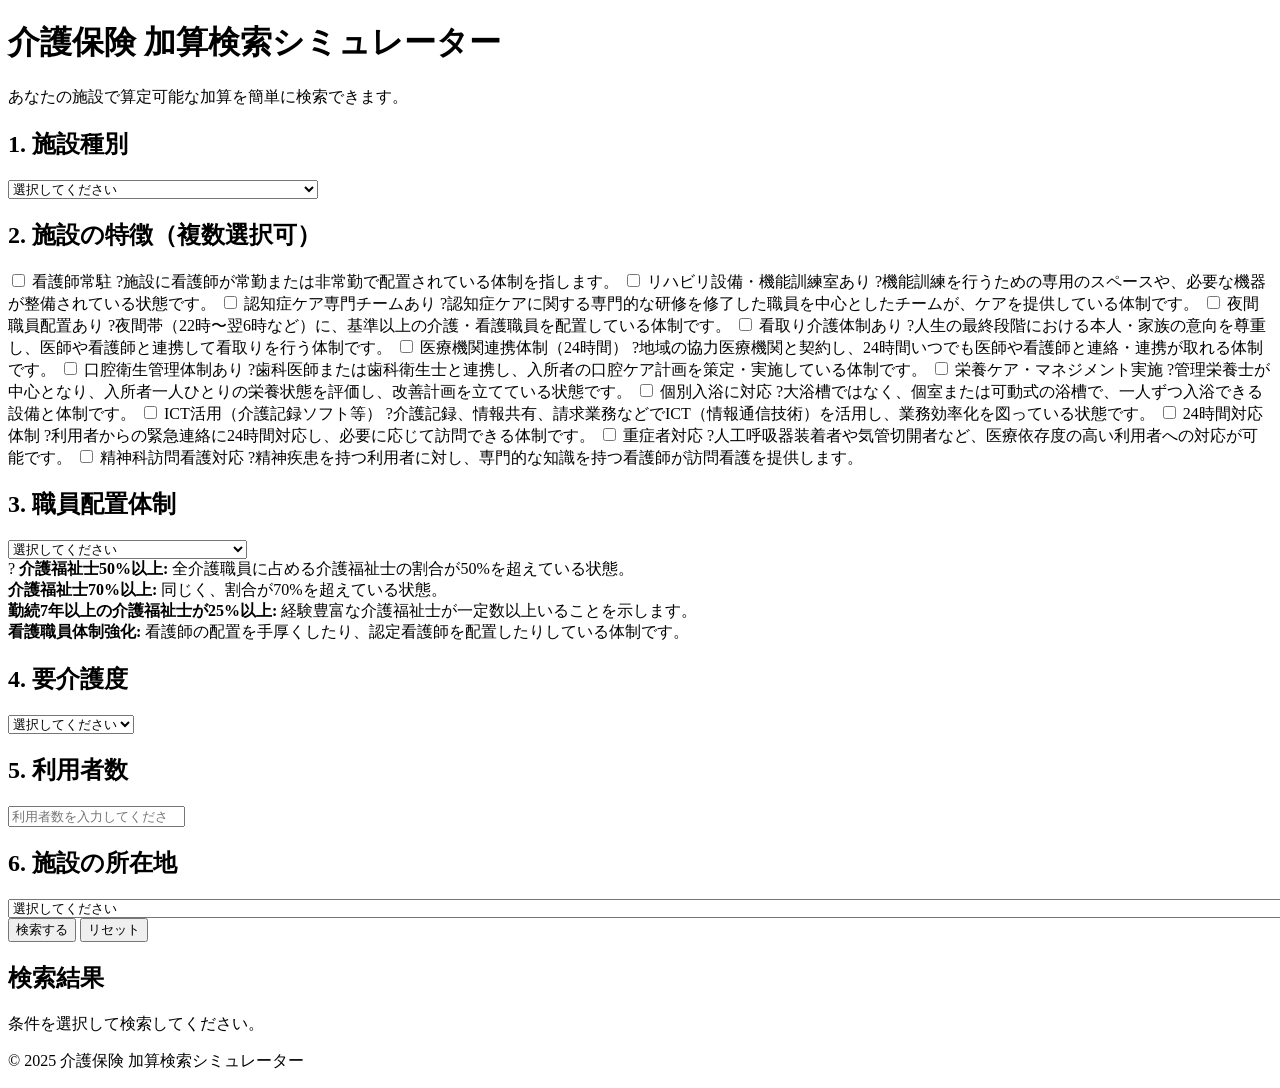
==== docs/index.html @ 8bfd82a6 "Move index.html to docs directory for GitHub Pages" ====
<!DOCTYPE html>
<html lang="ja">
<head>
    <meta charset="UTF-8">
    <meta name="viewport" content="width=device-width, initial-scale=1.0">
    <title>介護保険 加算検索シミュレーター</title>
    <meta property="og:title" content="介護保険 加算検索シミュレーター">
    <meta property="og:type" content="website">
    <meta property="og:image" content="https://example.com/ogp-image.png"> <!-- 適切な画像URLに置き換えてください -->
    <meta property="og:url" content="https://your-app-url.com"> <!-- 適切な公開URLに置き換えてください -->
    <meta property="og:description" content="あなたの介護施設が介護保険の中でどの加算が取れるかを簡単に検索できるシミュレーターです。">
    <meta property="og:site_name" content="介護保険 加算検索シミュレーター">
    <link rel="stylesheet" href="style.css">
    <link rel="preconnect" href="https://fonts.googleapis.com">
    <link rel="preconnect" href="https://fonts.gstatic.com" crossorigin>
    <link href="https://fonts.googleapis.com/css2?family=Noto+Sans+JP:wght@300;400;700&display=swap" rel="stylesheet">
</head>
<body>
    <header>
        <h1>介護保険 加算検索シミュレーター</h1>
        <p>あなたの施設で算定可能な加算を簡単に検索できます。</p>
    </header>

    <main>
        <div class="container">
            <form id="search-form">
                <section class="form-section">
                    <h2>1. 施設種別</h2>
                    <select id="facility-type" class="form-select">
                        <option value="">選択してください</option>
                        <optgroup label="施設サービス">
                            <option value="tokuyo">特別養護老人ホーム（介護老人福祉施設）</option>
                            <option value="rouken">介護老人保健施設</option>
                            <option value="iryouin">介護医療院</option>
                            <option value="ryoyogata">介護療養型医療施設</option>
                        </optgroup>
                        <optgroup label="居宅サービス">
                            <option value="day-service">デイサービス（通所介護）</option>
                            <option value="home-visit">訪問介護</option>
                            <option value="home-nursing">訪問看護</option>
                            <option value="short-stay">ショートステイ（短期入所生活介護）</option>
                            <option value="group-home">グループホーム（認知症対応型共同生活介護）</option>
                            <option value="syotaki">小規模多機能型居宅介護</option>
                        </optgroup>
                    </select>
                </section>

                <section class="form-section">
                    <h2>2. 施設の特徴（複数選択可）</h2>
                    <div class="checkbox-group">
                        <label class="tooltip-container"> <input type="checkbox" name="features" value="nurse_stationed"> 看護師常駐 <span class="tooltip-icon">?</span><span class="tooltip-text">施設に看護師が常勤または非常勤で配置されている体制を指します。</span></label>
                        <label class="tooltip-container"> <input type="checkbox" name="features" value="rehab_equipment"> リハビリ設備・機能訓練室あり <span class="tooltip-icon">?</span><span class="tooltip-text">機能訓練を行うための専用のスペースや、必要な機器が整備されている状態です。</span></label>
                        <label class="tooltip-container"> <input type="checkbox" name="features" value="dementia_care"> 認知症ケア専門チームあり <span class="tooltip-icon">?</span><span class="tooltip-text">認知症ケアに関する専門的な研修を修了した職員を中心としたチームが、ケアを提供している体制です。</span></label>
                        <label class="tooltip-container"> <input type="checkbox" name="features" value="night_shift"> 夜間職員配置あり <span class="tooltip-icon">?</span><span class="tooltip-text">夜間帯（22時〜翌6時など）に、基準以上の介護・看護職員を配置している体制です。</span></label>
                        <label class="tooltip-container"> <input type="checkbox" name="features" value="mitori_care"> 看取り介護体制あり <span class="tooltip-icon">?</span><span class="tooltip-text">人生の最終段階における本人・家族の意向を尊重し、医師や看護師と連携して看取りを行う体制です。</span></label>
                        <label class="tooltip-container"> <input type="checkbox" name="features" value="medical_cooperation"> 医療機関連携体制（24時間） <span class="tooltip-icon">?</span><span class="tooltip-text">地域の協力医療機関と契約し、24時間いつでも医師や看護師と連絡・連携が取れる体制です。</span></label>
                        <label class="tooltip-container"> <input type="checkbox" name="features" value="oral_hygiene"> 口腔衛生管理体制あり <span class="tooltip-icon">?</span><span class="tooltip-text">歯科医師または歯科衛生士と連携し、入所者の口腔ケア計画を策定・実施している体制です。</span></label>
                        <label class="tooltip-container"> <input type="checkbox" name="features" value="nutrition_management"> 栄養ケア・マネジメント実施 <span class="tooltip-icon">?</span><span class="tooltip-text">管理栄養士が中心となり、入所者一人ひとりの栄養状態を評価し、改善計画を立てている状態です。</span></label>
                        <label class="tooltip-container"> <input type="checkbox" name="features" value="individual_bath"> 個別入浴に対応 <span class="tooltip-icon">?</span><span class="tooltip-text">大浴槽ではなく、個室または可動式の浴槽で、一人ずつ入浴できる設備と体制です。</span></label>
                        <label class="tooltip-container"> <input type="checkbox" name="features" value="ict_utilization"> ICT活用（介護記録ソフト等） <span class="tooltip-icon">?</span><span class="tooltip-text">介護記録、情報共有、請求業務などでICT（情報通信技術）を活用し、業務効率化を図っている状態です。</span></label>
                        <label class="tooltip-container"> <input type="checkbox" name="features" value="24h_support"> 24時間対応体制 <span class="tooltip-icon">?</span><span class="tooltip-text">利用者からの緊急連絡に24時間対応し、必要に応じて訪問できる体制です。</span></label>
                        <label class="tooltip-container"> <input type="checkbox" name="features" value="severe_case_support"> 重症者対応 <span class="tooltip-icon">?</span><span class="tooltip-text">人工呼吸器装着者や気管切開者など、医療依存度の高い利用者への対応が可能です。</span></label>
                        <label class="tooltip-container"> <input type="checkbox" name="features" value="mental_health_support"> 精神科訪問看護対応 <span class="tooltip-icon">?</span><span class="tooltip-text">精神疾患を持つ利用者に対し、専門的な知識を持つ看護師が訪問看護を提供します。</span></label>
                    </div>
                </section>

                <section class="form-section">
                    <h2>3. 職員配置体制</h2>
                    <select id="staffing-system" class="form-select">
                        <option value="">選択してください</option>
                        <option value="standard">人員基準を満たす（基本）</option>
                        <option value="care_worker_50">介護福祉士50%以上</option>
                        <option value="care_worker_70">介護福祉士70%以上</option>
                        <option value="long_term_75">勤続7年以上の介護福祉士が25%以上</option>
                        <option value="nurse_enhanced">看護職員体制強化</option>
                    </select>
                    <div class="tooltip-container-select">
                        <span class="tooltip-icon-select">?</span>
                        <span class="tooltip-text-select">
                            <b>介護福祉士50%以上:</b> 全介護職員に占める介護福祉士の割合が50%を超えている状態。<br>
                            <b>介護福祉士70%以上:</b> 同じく、割合が70%を超えている状態。<br>
                            <b>勤続7年以上の介護福祉士が25%以上:</b> 経験豊富な介護福祉士が一定数以上いることを示します。<br>
                            <b>看護職員体制強化:</b> 看護師の配置を手厚くしたり、認定看護師を配置したりしている体制です。
                        </span>
                    </div>
                </section>

                <section class="form-section">
                    <h2>4. 要介護度</h2>
                    <select id="care-level" class="form-select">
                        <option value="">選択してください</option>
                        <option value="care_level_1">要介護1</option>
                        <option value="care_level_2">要介護2</option>
                        <option value="care_level_3">要介護3</option>
                        <option value="care_level_4">要介護4</option>
                        <option value="care_level_5">要介護5</option>
                    </select>
                </section>

                <section class="form-section">
                    <h2>5. 利用者数</h2>
                    <input type="number" id="user-count" class="form-select" placeholder="利用者数を入力してください（例: 30）" min="1">
                </section>

                <section class="form-section">
                    <h2>6. 施設の所在地</h2>
                    <select id="location" class="form-select">
                        <option value="">選択してください</option>
                        <option value="level_1">1級地（+20%）- 東京都特別区</option>
                        <option value="level_2">2級地（+16%）- 横浜市, 大阪市など</option>
                        <option value="level_3">3級地（+15%）- さいたま市, 千葉市, 名古屋市など</option>
                        <option value="level_4">4級地（+12%）- 札幌市, 仙台市, 京都市, 神戸市, 広島市, 福岡市など</option>
                        <option value="level_5">5級地（+10%）- 茨城県, 埼玉県, 千葉県, 東京都, 神奈川県, 愛知県, 大阪府, 兵庫県の市町村</option>
                        <option value="level_6">6級地（+6%）- 宮城県, 茨城県, 栃木県, 群馬県, 埼玉県, 千葉県, 東京都, 神奈川県, 岐阜県, 静岡県, 愛知県, 三重県, 滋賀県, 京都府, 大阪府, 兵庫県, 奈良県, 和歌山県, 福岡県の市町村</option>
                        <option value="level_7">7級地（+3%）- 北海道, 青森県, 岩手県, 宮城県, 秋田県, 山形県, 福島県, 茨城県, 栃木県, 群馬県, 新潟県, 富山県, 石川県, 福井県, 山梨県, 長野県, 岐阜県, 静岡県, 三重県, 鳥取県, 島根県, 岡山県, 広島県, 山口県, 徳島県, 香川県, 愛媛県, 高知県, 福岡県, 佐賀県, 長崎県, 熊本県, 大分県, 宮崎県, 鹿児島県の市町村</option>
                        <option value="other">その他（+0%）- 上記以外の地域</option>
                    </select>

                <div class="button-group">
                    <button type="submit" class="search-button">検索する</button>
                    <button type="reset" class="reset-button">リセット</button>
                </div>
            </form>

            <div id="results-container">
                <h2>検索結果</h2>
                <div id="results-list">
                    <p class="no-results">条件を選択して検索してください。</p>
                </div>
            </div>
        </div>
    </main>

    <footer>
        <p>&copy; 2025 介護保険 加算検索シミュレーター</p>
    </footer>

    <script src="script.js"></script>
</body>
</html>
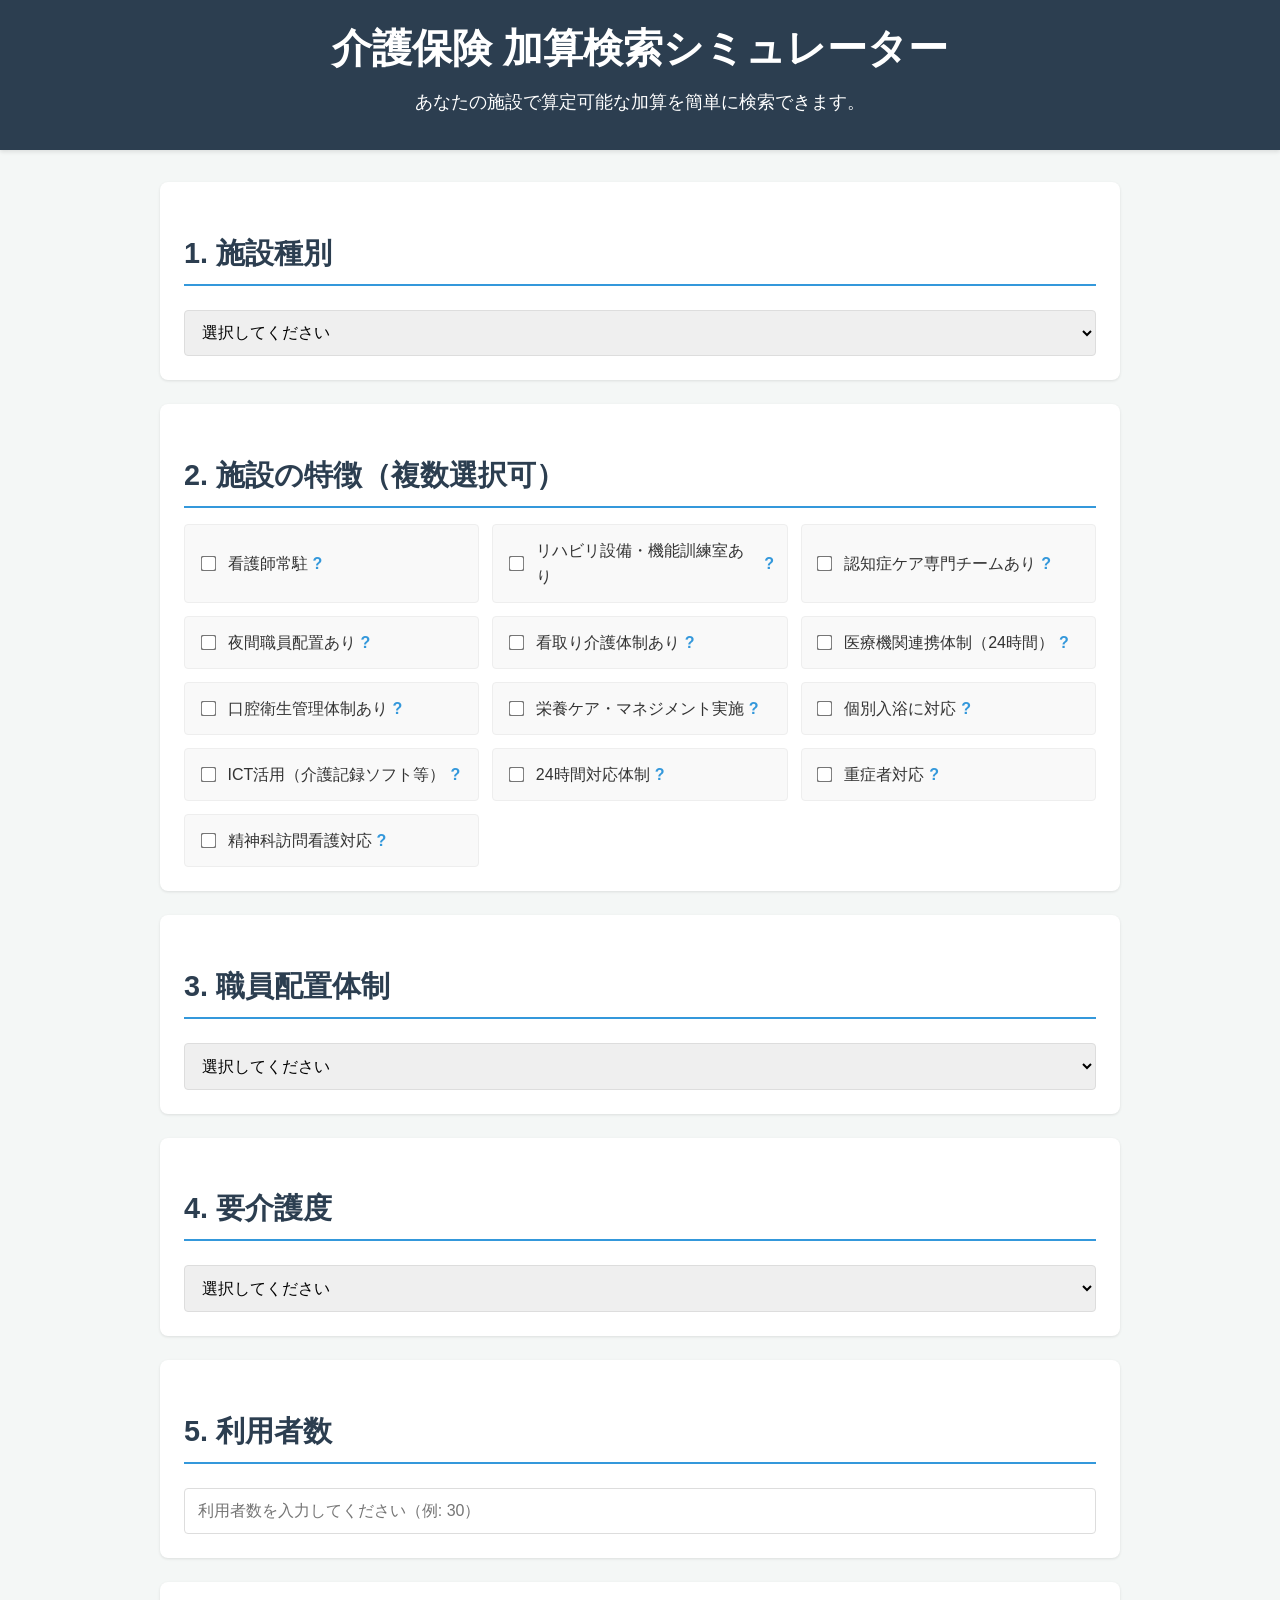
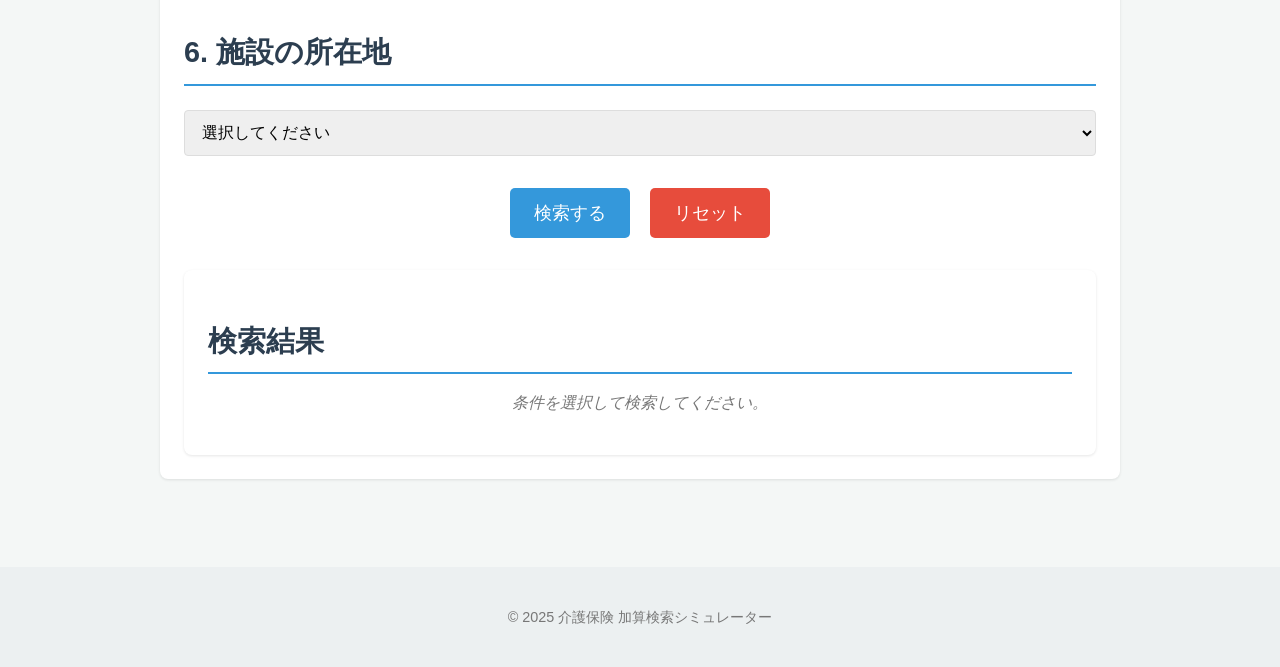
==== commit acff28d6: "Remove tooltip from staff section and display detailed results" ====
--- a/docs/index.html
+++ b/docs/index.html
@@ -74,15 +74,7 @@
                         <option value="long_term_75">勤続7年以上の介護福祉士が25%以上</option>
                         <option value="nurse_enhanced">看護職員体制強化</option>
                     </select>
-                    <div class="tooltip-container-select">
-                        <span class="tooltip-icon-select">?</span>
-                        <span class="tooltip-text-select">
-                            <b>介護福祉士50%以上:</b> 全介護職員に占める介護福祉士の割合が50%を超えている状態。<br>
-                            <b>介護福祉士70%以上:</b> 同じく、割合が70%を超えている状態。<br>
-                            <b>勤続7年以上の介護福祉士が25%以上:</b> 経験豊富な介護福祉士が一定数以上いることを示します。<br>
-                            <b>看護職員体制強化:</b> 看護師の配置を手厚くしたり、認定看護師を配置したりしている体制です。
-                        </span>
-                    </div>
+                    
                 </section>
 
                 <section class="form-section">
--- a/docs/style.css
+++ b/docs/style.css
@@ -0,0 +1,303 @@
+
+body {
+    font-family: 'Noto Sans JP', sans-serif;
+    line-height: 1.6;
+    margin: 0;
+    padding: 0;
+    background-color: #f4f7f6;
+    color: #333;
+}
+
+header {
+    background-color: #2c3e50;
+    color: #fff;
+    padding: 1rem 0;
+    text-align: center;
+    box-shadow: 0 2px 4px rgba(0, 0, 0, 0.1);
+}
+
+header h1 {
+    margin: 0;
+    font-size: 2.5rem;
+}
+
+header p {
+    font-size: 1.1rem;
+    margin-top: 0.5rem;
+}
+
+main {
+    padding: 2rem 0;
+}
+
+.container {
+    max-width: 960px;
+    margin: 0 auto;
+    padding: 0 1rem;
+}
+
+.form-section {
+    background-color: #fff;
+    padding: 1.5rem;
+    margin-bottom: 1.5rem;
+    border-radius: 8px;
+    box-shadow: 0 1px 3px rgba(0, 0, 0, 0.1);
+}
+
+.form-section h2 {
+    color: #2c3e50;
+    border-bottom: 2px solid #3498db;
+    padding-bottom: 0.5rem;
+    margin-bottom: 1rem;
+    font-size: 1.8rem;
+}
+
+.form-select,
+input[type="number"] {
+    width: 100%;
+    padding: 0.8rem;
+    border: 1px solid #ddd;
+    border-radius: 4px;
+    font-size: 1rem;
+    box-sizing: border-box;
+    margin-top: 0.5rem;
+}
+
+.checkbox-group {
+    display: grid;
+    grid-template-columns: repeat(auto-fit, minmax(280px, 1fr));
+    gap: 0.8rem;
+}
+
+.checkbox-group label {
+    display: flex;
+    align-items: center;
+    background-color: #f9f9f9;
+    padding: 0.8rem;
+    border-radius: 4px;
+    border: 1px solid #eee;
+    cursor: pointer;
+    transition: background-color 0.2s ease;
+}
+
+.checkbox-group label:hover {
+    background-color: #eef;
+}
+
+.checkbox-group input[type="checkbox"] {
+    margin-right: 0.8rem;
+    transform: scale(1.2);
+}
+
+.tooltip-container {
+    position: relative;
+    display: inline-block;
+}
+
+.tooltip-icon {
+    margin-left: 5px;
+    cursor: help;
+    color: #3498db;
+    font-weight: bold;
+}
+
+.tooltip-text {
+    visibility: hidden;
+    width: 250px;
+    background-color: #555;
+    color: #fff;
+    text-align: center;
+    border-radius: 6px;
+    padding: 5px 0;
+    position: absolute;
+    z-index: 1;
+    bottom: 125%; /* Tooltip above the text */
+    left: 50%;
+    margin-left: -125px;
+    opacity: 0;
+    transition: opacity 0.3s;
+    font-size: 0.85rem;
+    line-height: 1.4;
+}
+
+.tooltip-text::after {
+    content: "";
+    position: absolute;
+    top: 100%;
+    left: 50%;
+    margin-left: -5px;
+    border-width: 5px;
+    border-style: solid;
+    border-color: #555 transparent transparent transparent;
+}
+
+.tooltip-container:hover .tooltip-text {
+    visibility: visible;
+    opacity: 1;
+}
+
+.tooltip-container-select {
+    position: relative;
+    display: inline-block;
+    margin-top: 10px;
+}
+
+.tooltip-icon-select {
+    margin-left: 5px;
+    cursor: help;
+    color: #3498db;
+    font-weight: bold;
+}
+
+.tooltip-text-select {
+    visibility: hidden;
+    width: 300px;
+    background-color: #555;
+    color: #fff;
+    text-align: left;
+    border-radius: 6px;
+    padding: 10px;
+    position: absolute;
+    z-index: 1;
+    bottom: 125%; /* Tooltip above the text */
+    left: 0;
+    opacity: 0;
+    transition: opacity 0.3s;
+    font-size: 0.85rem;
+    line-height: 1.4;
+}
+
+.tooltip-text-select::after {
+    content: "";
+    position: absolute;
+    top: 100%;
+    left: 20px;
+    margin-left: -5px;
+    border-width: 5px;
+    border-style: solid;
+    border-color: #555 transparent transparent transparent;
+}
+
+.tooltip-container-select:hover .tooltip-text-select {
+    visibility: visible;
+    opacity: 1;
+}
+
+
+.button-group {
+    text-align: center;
+    margin-top: 2rem;
+}
+
+.search-button,
+.reset-button {
+    padding: 0.8rem 1.5rem;
+    border: none;
+    border-radius: 5px;
+    cursor: pointer;
+    font-size: 1.1rem;
+    transition: background-color 0.3s ease;
+    margin: 0 0.5rem;
+}
+
+.search-button {
+    background-color: #3498db;
+    color: #fff;
+}
+
+.search-button:hover {
+    background-color: #2980b9;
+}
+
+.reset-button {
+    background-color: #e74c3c;
+    color: #fff;
+}
+
+.reset-button:hover {
+    background-color: #c0392b;
+}
+
+#results-container {
+    background-color: #fff;
+    padding: 1.5rem;
+    border-radius: 8px;
+    box-shadow: 0 1px 3px rgba(0, 0, 0, 0.1);
+    margin-top: 2rem;
+}
+
+#results-container h2 {
+    color: #2c3e50;
+    border-bottom: 2px solid #3498db;
+    padding-bottom: 0.5rem;
+    margin-bottom: 1rem;
+    font-size: 1.8rem;
+}
+
+.no-results {
+    text-align: center;
+    color: #777;
+    font-style: italic;
+}
+
+.result-item {
+    background-color: #f9f9f9;
+    border: 1px solid #eee;
+    padding: 1rem;
+    margin-bottom: 1rem;
+    border-radius: 5px;
+}
+
+.result-item h3 {
+    color: #3498db;
+    margin-top: 0;
+    font-size: 1.4rem;
+}
+
+.result-item p {
+    margin-bottom: 0.5rem;
+}
+
+.result-item ul {
+    list-style: none;
+    padding: 0;
+}
+
+.result-item ul li {
+    background-color: #e9f5ff;
+    padding: 0.5rem;
+    border-left: 4px solid #3498db;
+    margin-bottom: 0.3rem;
+    border-radius: 3px;
+}
+
+footer {
+    text-align: center;
+    padding: 1.5rem 0;
+    color: #777;
+    font-size: 0.9rem;
+    background-color: #ecf0f1;
+    margin-top: 2rem;
+}
+
+@media (max-width: 768px) {
+    header h1 {
+        font-size: 2rem;
+    }
+
+    .form-section h2,
+    #results-container h2 {
+        font-size: 1.5rem;
+    }
+
+    .checkbox-group {
+        grid-template-columns: 1fr;
+    }
+
+    .search-button,
+    .reset-button {
+        display: block;
+        width: calc(100% - 1rem);
+        margin: 0.5rem auto;
+    }
+}
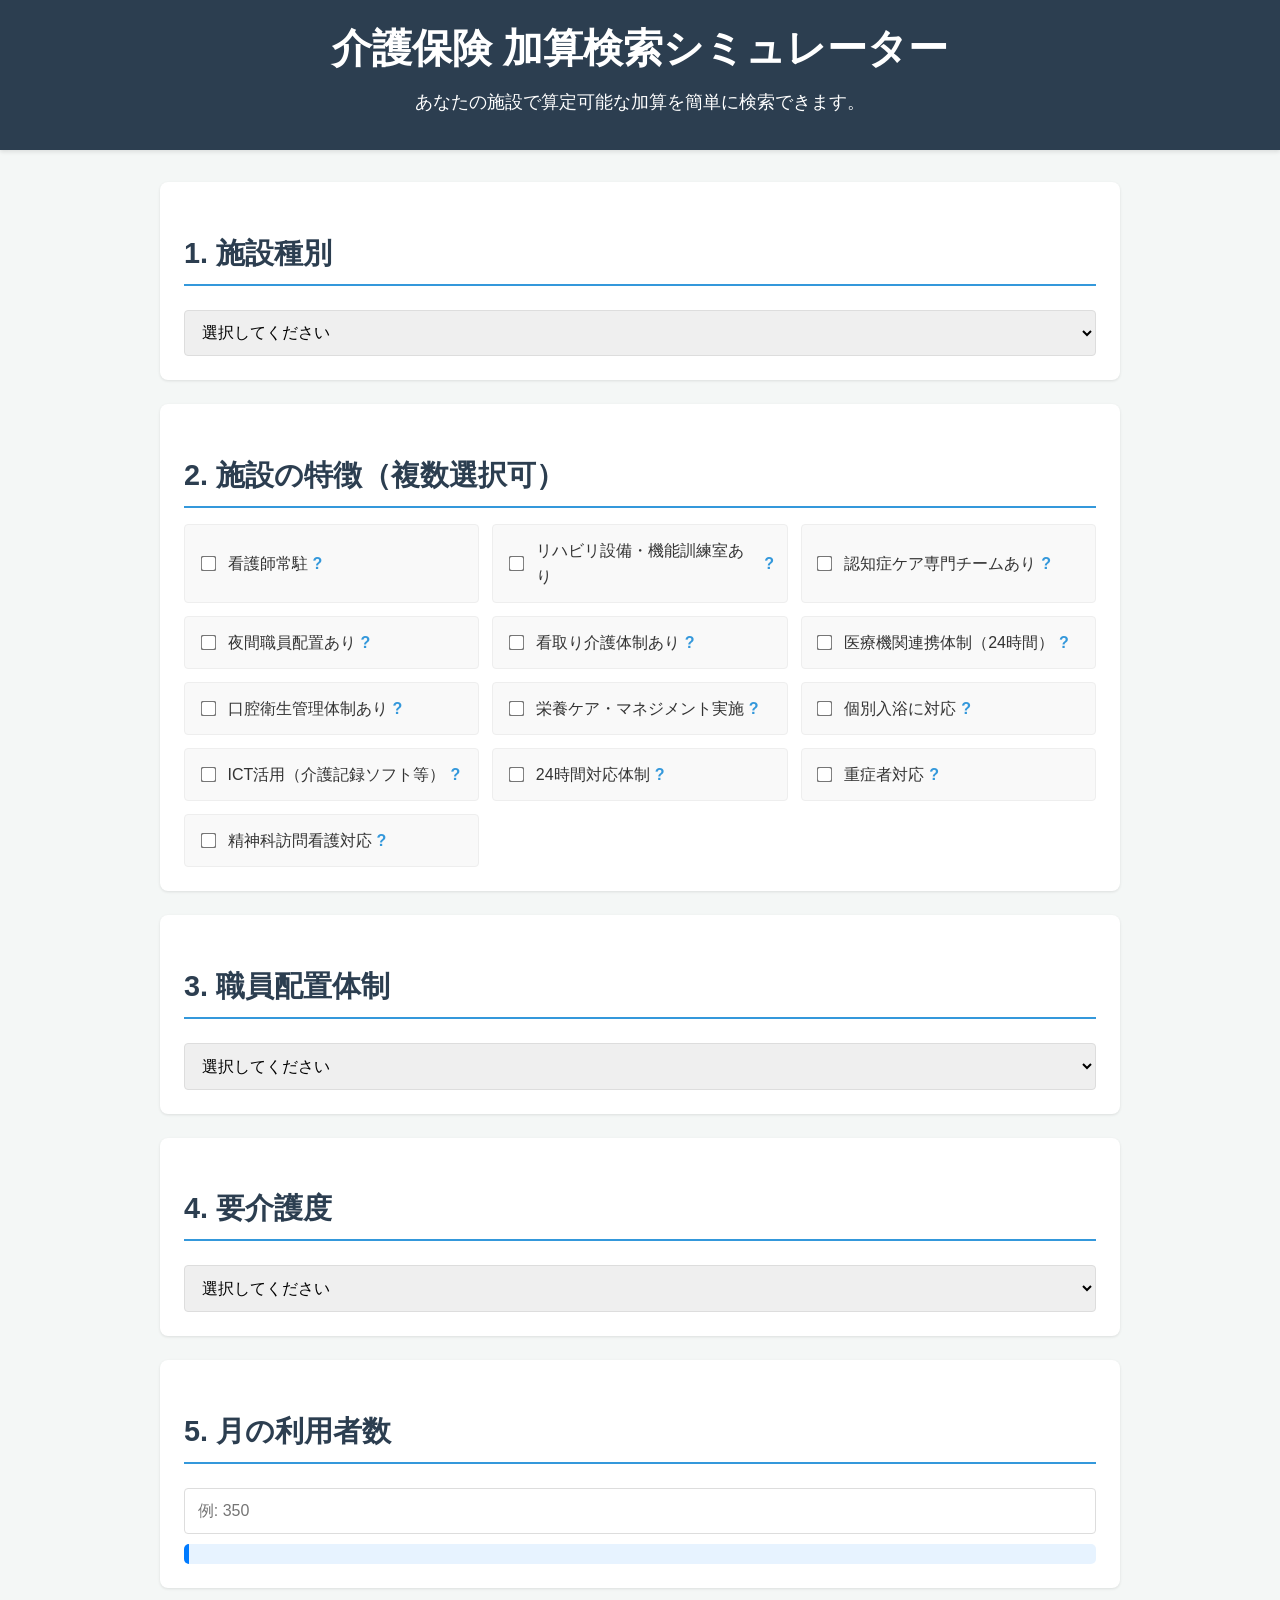
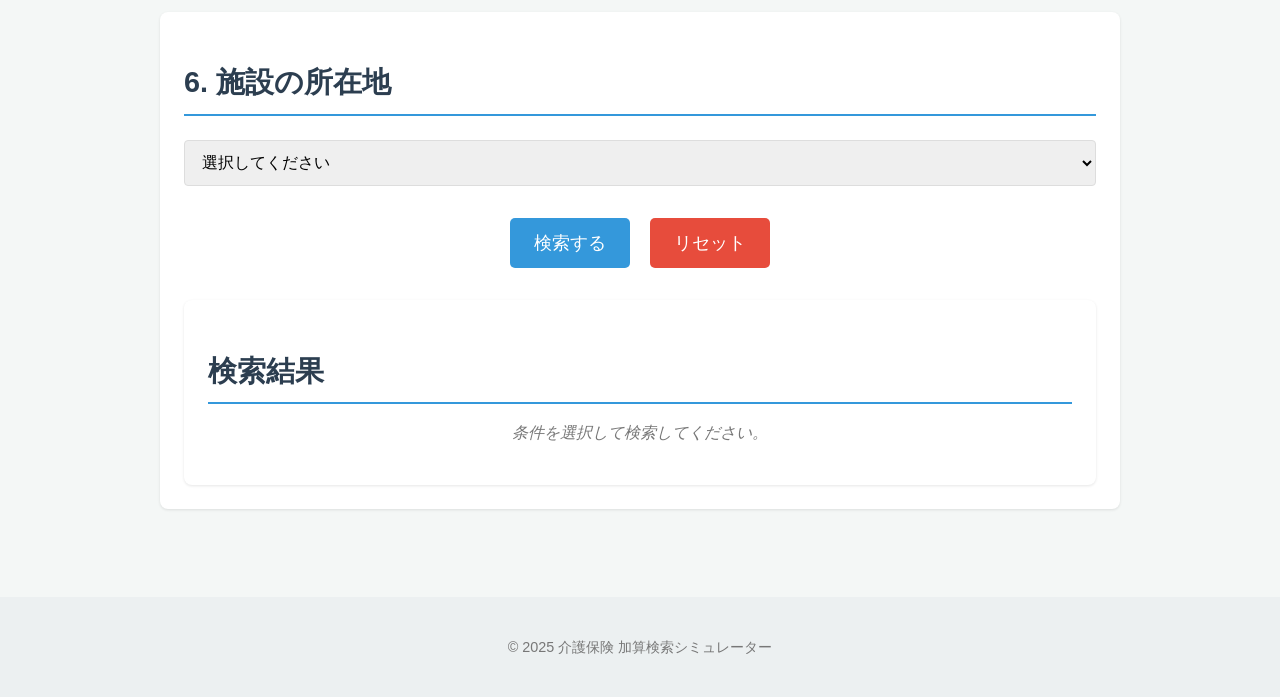
==== commit 5ec04e72: "機能追加: 事業所規模に応じた報酬計算と訪問リハビリ種別の追加" ====
--- a/docs/index.html
+++ b/docs/index.html
@@ -41,6 +41,7 @@
                             <option value="short-stay">ショートステイ（短期入所生活介護）</option>
                             <option value="group-home">グループホーム（認知症対応型共同生活介護）</option>
                             <option value="syotaki">小規模多機能型居宅介護</option>
+                            <option value="home-rehab">訪問リハビリ</option>
                         </optgroup>
                     </select>
                 </section>
@@ -90,8 +91,9 @@
                 </section>
 
                 <section class="form-section">
-                    <h2>5. 利用者数</h2>
-                    <input type="number" id="user-count" class="form-select" placeholder="利用者数を入力してください（例: 30）" min="1">
+                    <h2>5. 月の利用者数</h2>
+                    <input type="number" id="user-count" class="form-select" placeholder="例: 350" min="1">
+                    <div id="facility-scale-display" class="scale-display"></div>
                 </section>
 
                 <section class="form-section">
--- a/docs/style.css
+++ b/docs/style.css
@@ -42,6 +42,16 @@
     margin-bottom: 1.5rem;
     border-radius: 8px;
     box-shadow: 0 1px 3px rgba(0, 0, 0, 0.1);
+}
+
+.scale-display {
+    margin-top: 10px;
+    padding: 10px;
+    border-radius: 5px;
+    background-color: #e7f3ff;
+    border-left: 5px solid #007bff;
+    font-weight: bold;
+    color: #0056b3;
 }
 
 .form-section h2 {
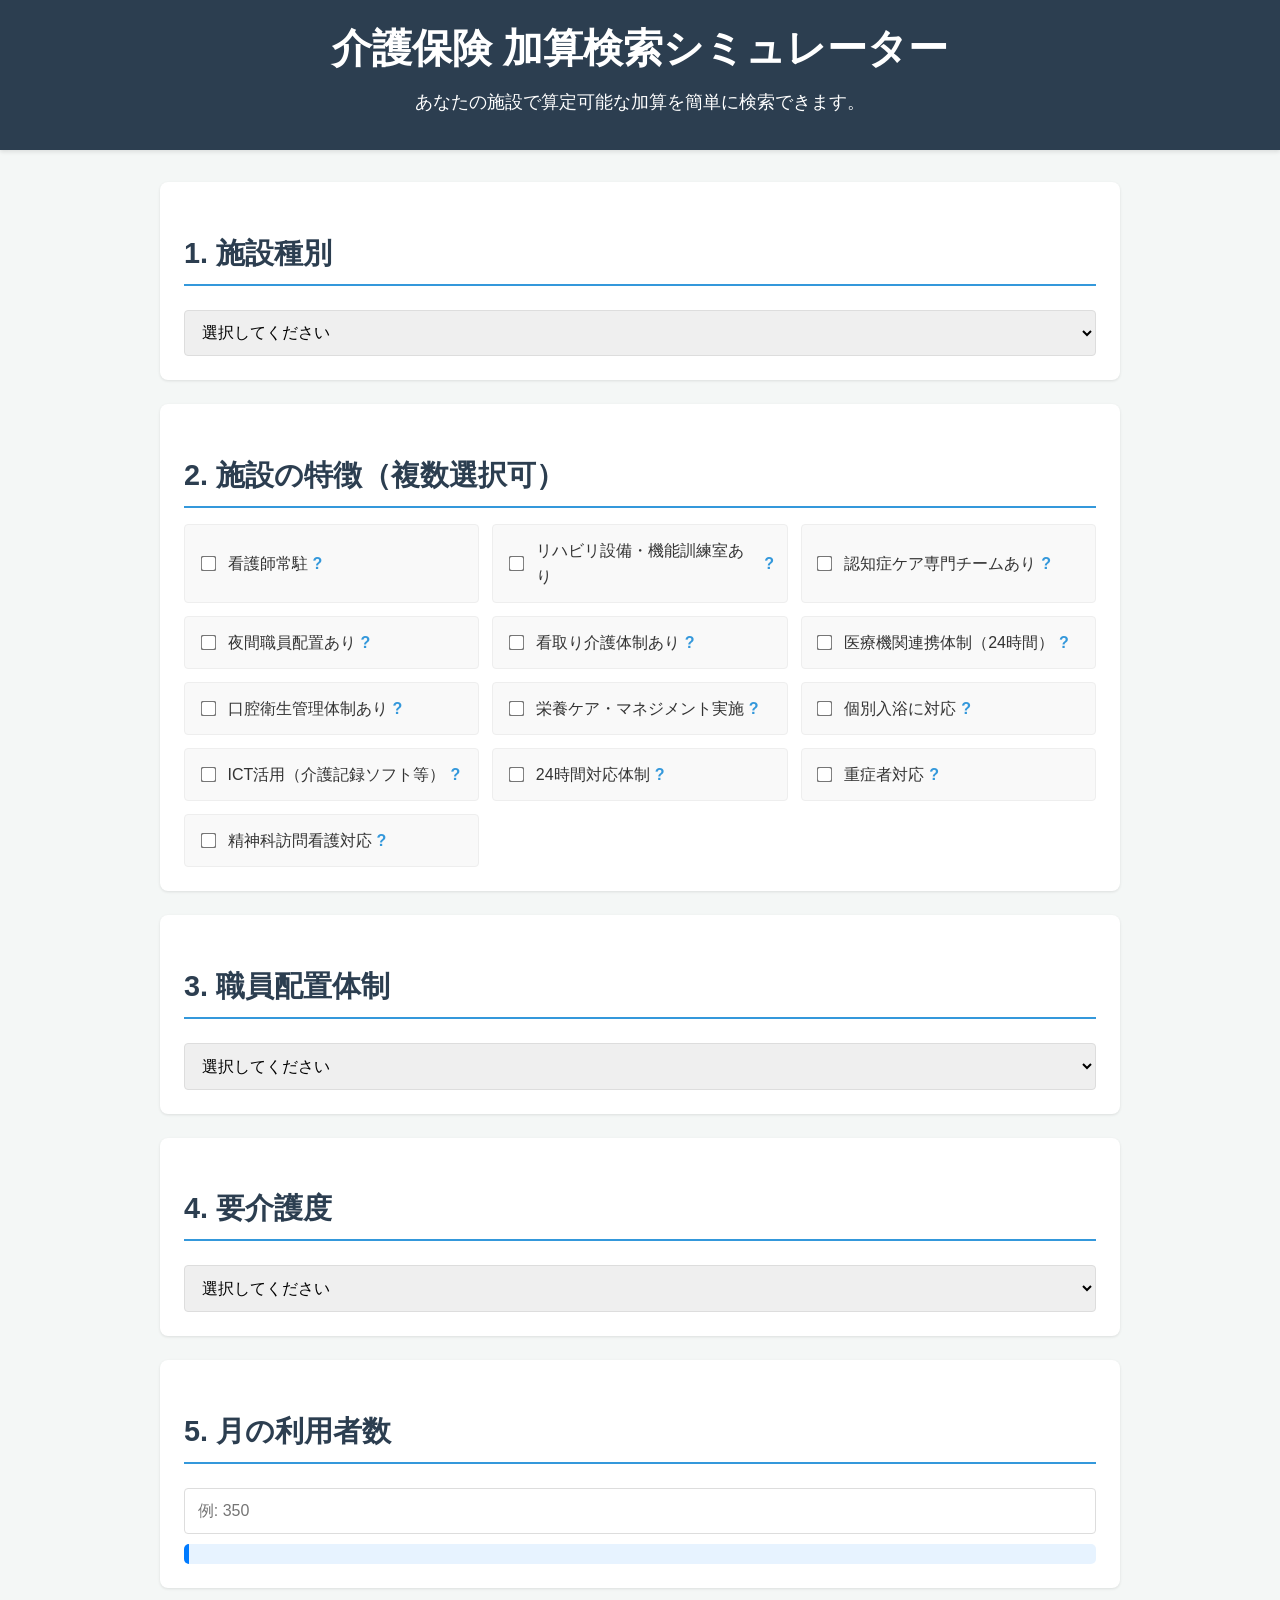
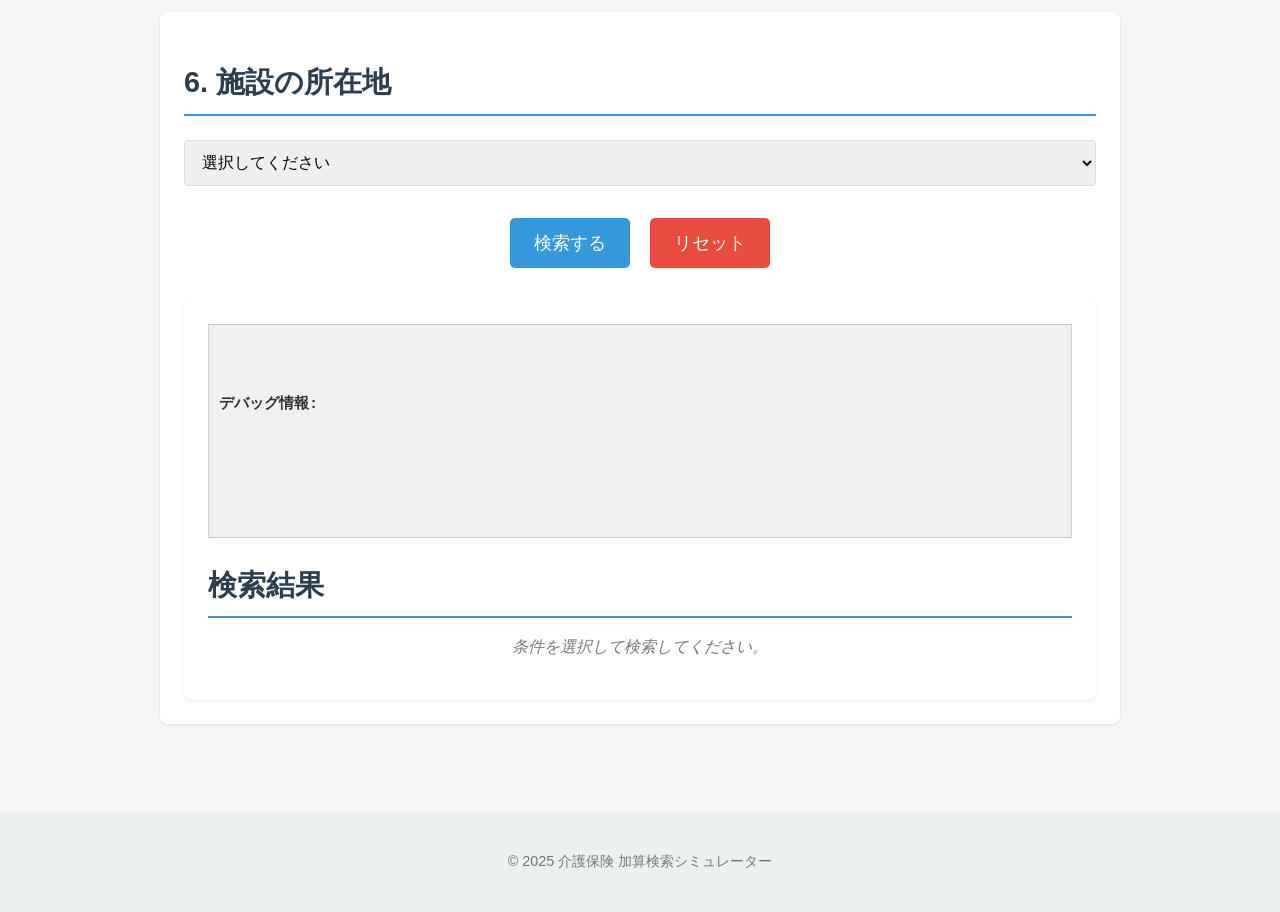
==== commit 9772545d: "デバッグ: 問題特定のため、デバッグ情報を表示しロジックを単純化" ====
--- a/docs/index.html
+++ b/docs/index.html
@@ -117,6 +117,10 @@
             </form>
 
             <div id="results-container">
+                <div id="debug-info" style="background-color: #f0f0f0; border: 1px solid #ccc; padding: 10px; margin-bottom: 1rem; white-space: pre-wrap; font-family: monospace;">
+                    <h3>デバッグ情報:</h3>
+                    <p id="debug-output"></p>
+                </div>
                 <h2>検索結果</h2>
                 <div id="results-list">
                     <p class="no-results">条件を選択して検索してください。</p>
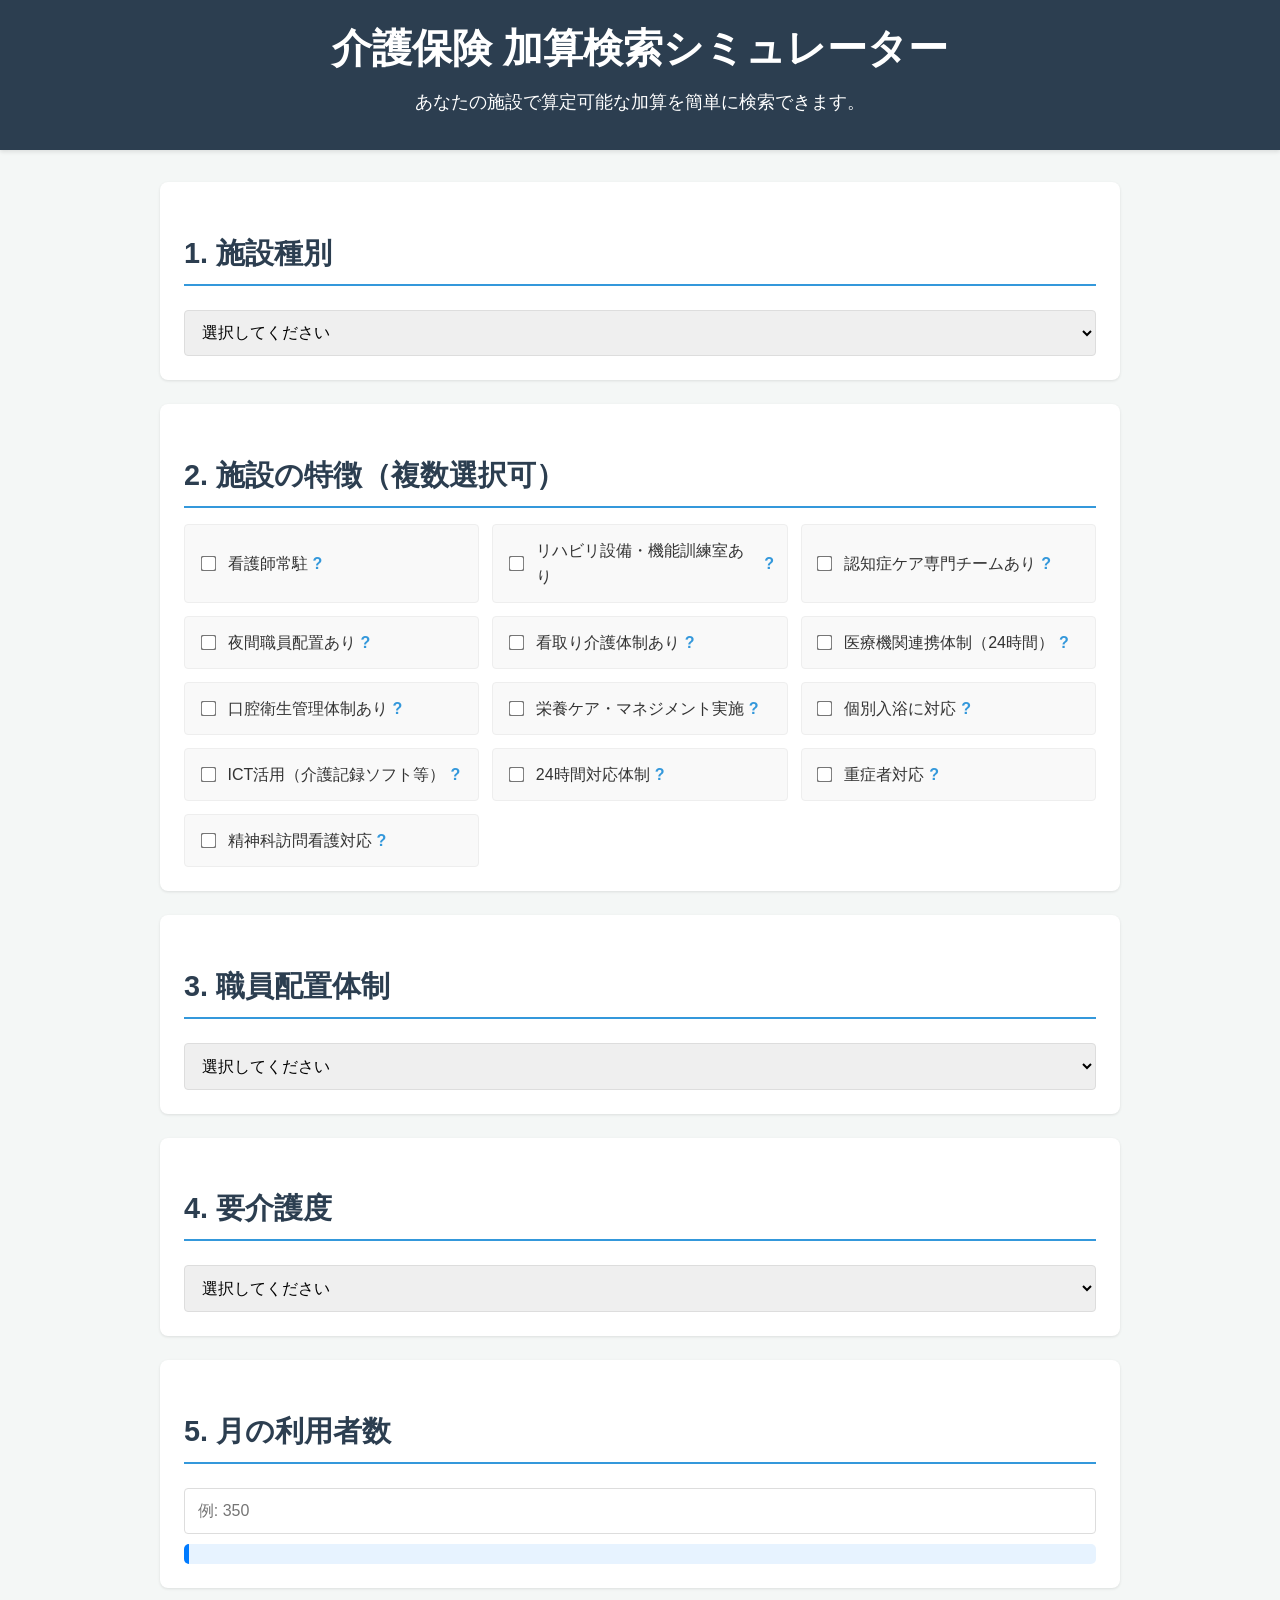
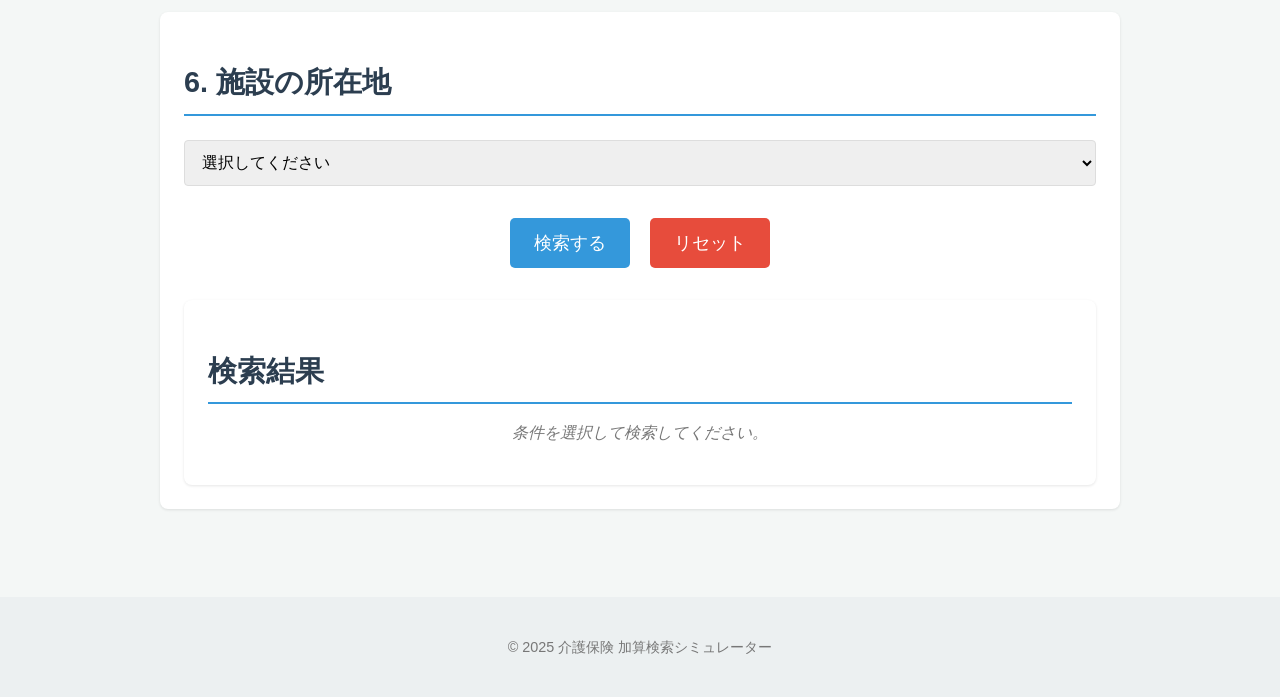
==== commit 0b0ef907: "Remove debug information section" ====
--- a/docs/index.html
+++ b/docs/index.html
@@ -92,7 +92,8 @@
 
                 <section class="form-section">
                     <h2>5. 月の利用者数</h2>
-                    <input type="number" id="user-count" class="form-select" placeholder="例: 350" min="1">
+                                        <input type="number" id="user-count" name="user-count" class="form-select" placeholder="例: 350" min="1">
+
                     <div id="facility-scale-display" class="scale-display"></div>
                 </section>
 
@@ -117,10 +118,7 @@
             </form>
 
             <div id="results-container">
-                <div id="debug-info" style="background-color: #f0f0f0; border: 1px solid #ccc; padding: 10px; margin-bottom: 1rem; white-space: pre-wrap; font-family: monospace;">
-                    <h3>デバッグ情報:</h3>
-                    <p id="debug-output"></p>
-                </div>
+                
                 <h2>検索結果</h2>
                 <div id="results-list">
                     <p class="no-results">条件を選択して検索してください。</p>
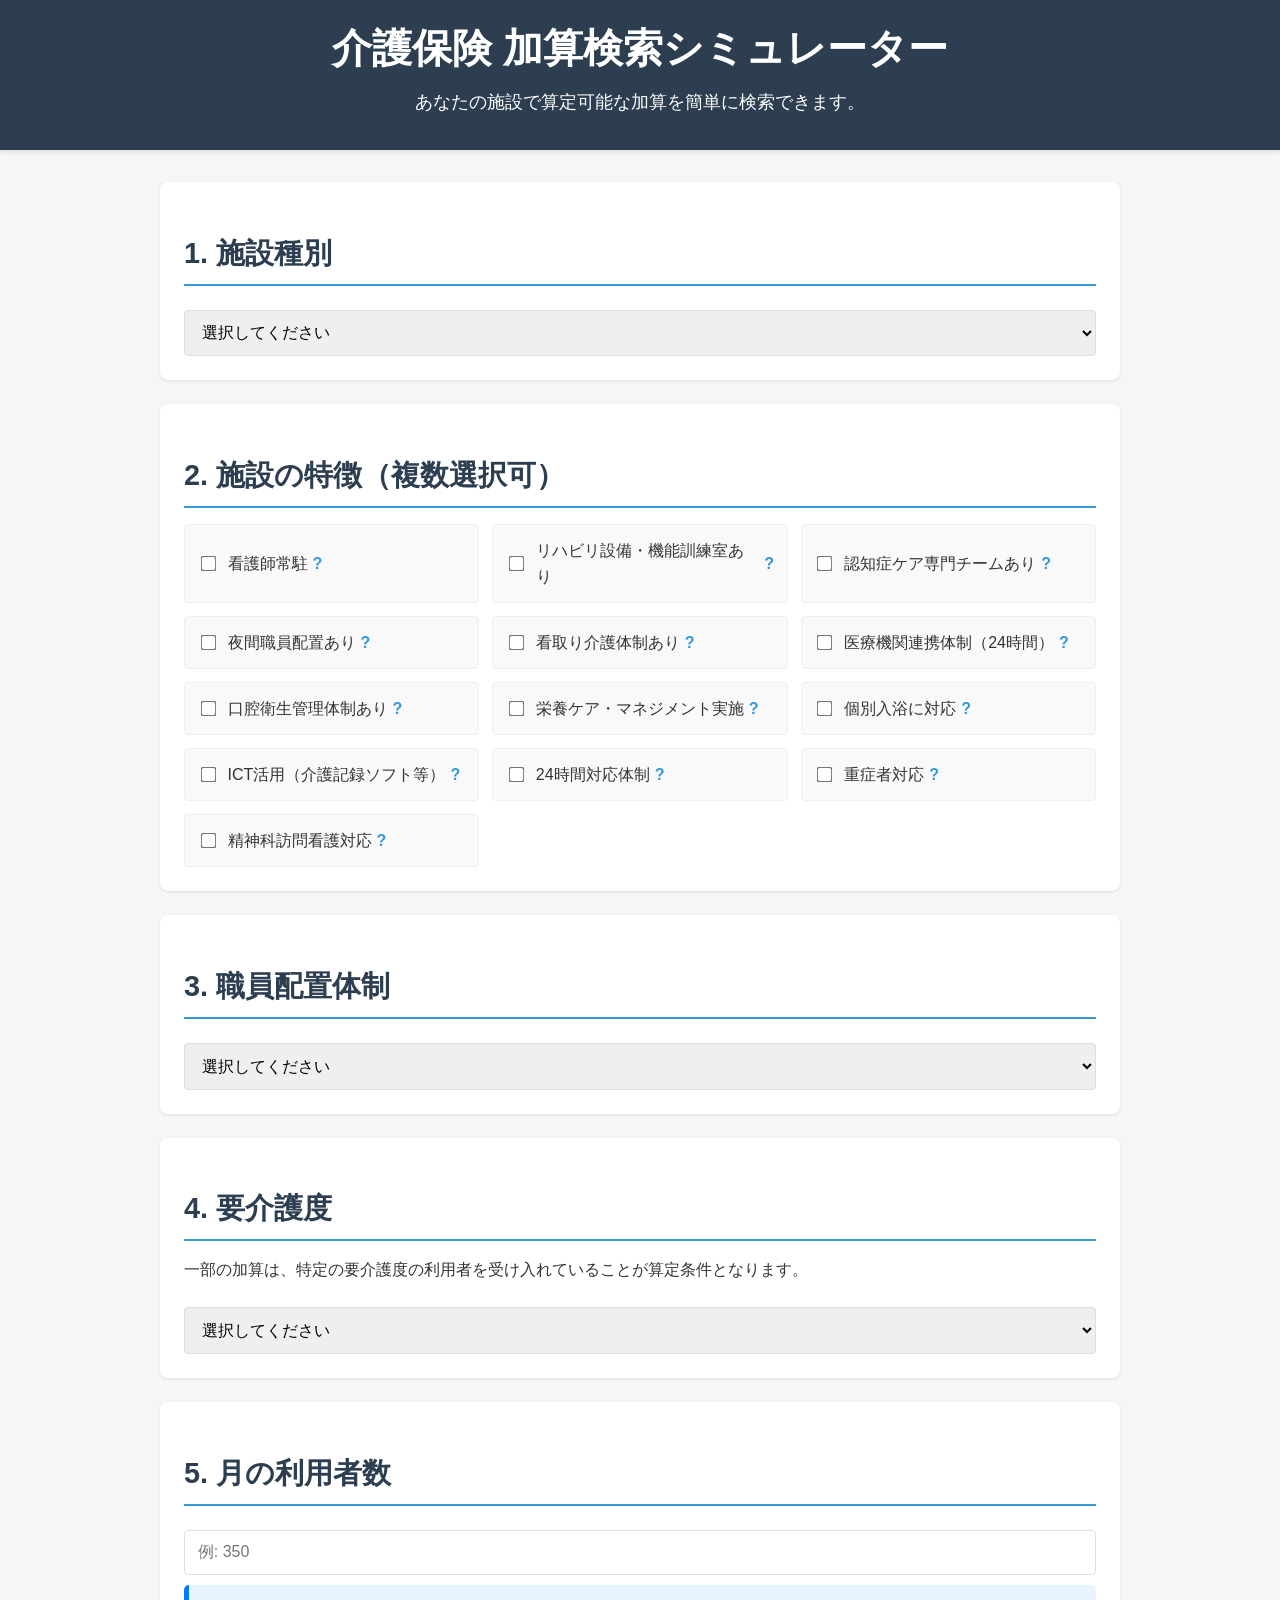
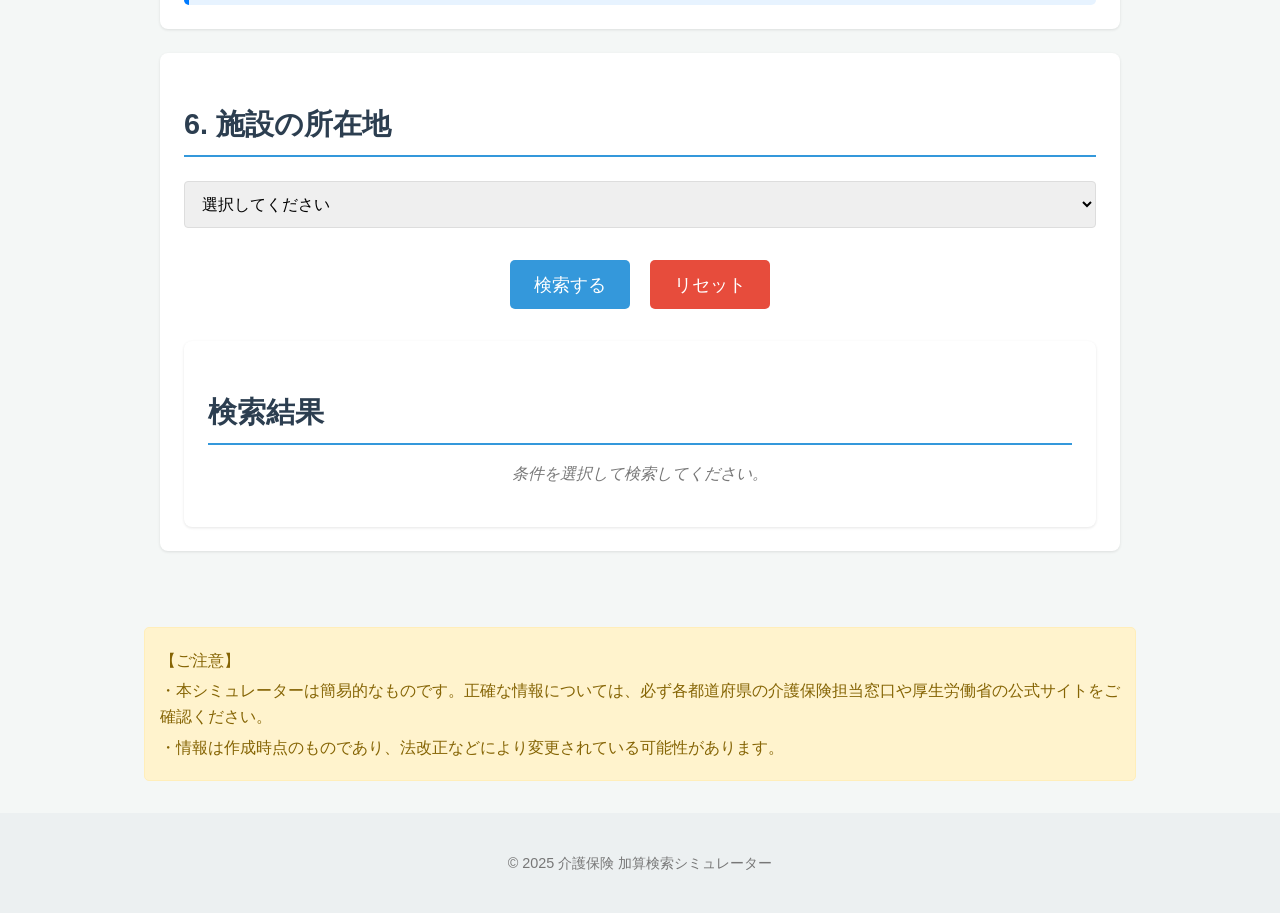
==== commit 43a7d603: "サイトに注意書きを追加" ====
--- a/docs/index.html
+++ b/docs/index.html
@@ -80,6 +80,7 @@
 
                 <section class="form-section">
                     <h2>4. 要介護度</h2>
+                    <p class="form-description">一部の加算は、特定の要介護度の利用者を受け入れていることが算定条件となります。</p>
                     <select id="care-level" class="form-select">
                         <option value="">選択してください</option>
                         <option value="care_level_1">要介護1</option>
@@ -127,6 +128,12 @@
         </div>
     </main>
 
+    <div class="notes">
+        <p>【ご注意】</p>
+        <p>・本シミュレーターは簡易的なものです。正確な情報については、必ず各都道府県の介護保険担当窓口や厚生労働省の公式サイトをご確認ください。</p>
+        <p>・情報は作成時点のものであり、法改正などにより変更されている可能性があります。</p>
+    </div>
+
     <footer>
         <p>&copy; 2025 介護保険 加算検索シミュレーター</p>
     </footer>
--- a/docs/style.css
+++ b/docs/style.css
@@ -1,4 +1,3 @@
-
 body {
     font-family: 'Noto Sans JP', sans-serif;
     line-height: 1.6;
@@ -311,3 +310,17 @@
         margin: 0.5rem auto;
     }
 }
+
+.notes {
+    background-color: #fff3cd;
+    border: 1px solid #ffeeba;
+    border-radius: 5px;
+    padding: 15px;
+    margin: 20px auto;
+    max-width: 960px;
+    color: #856404;
+}
+
+.notes p {
+    margin: 5px 0;
+}
